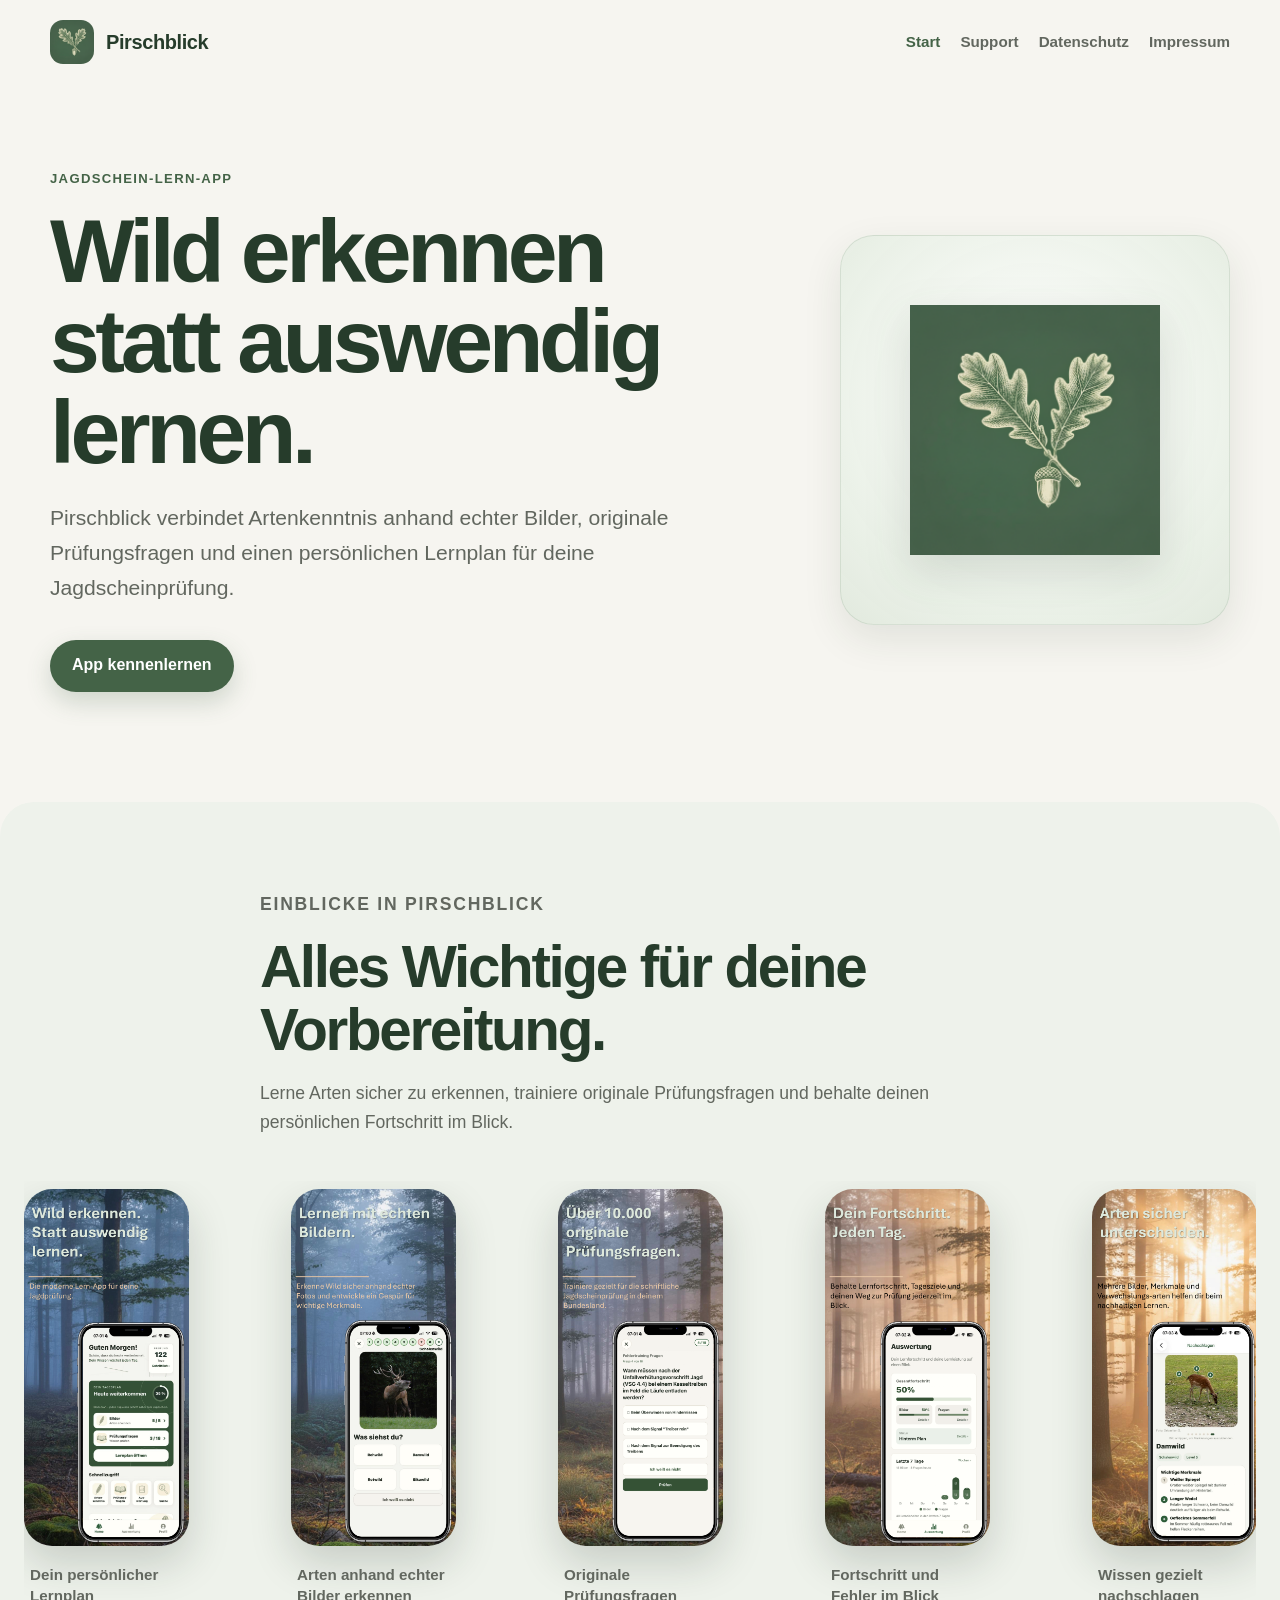
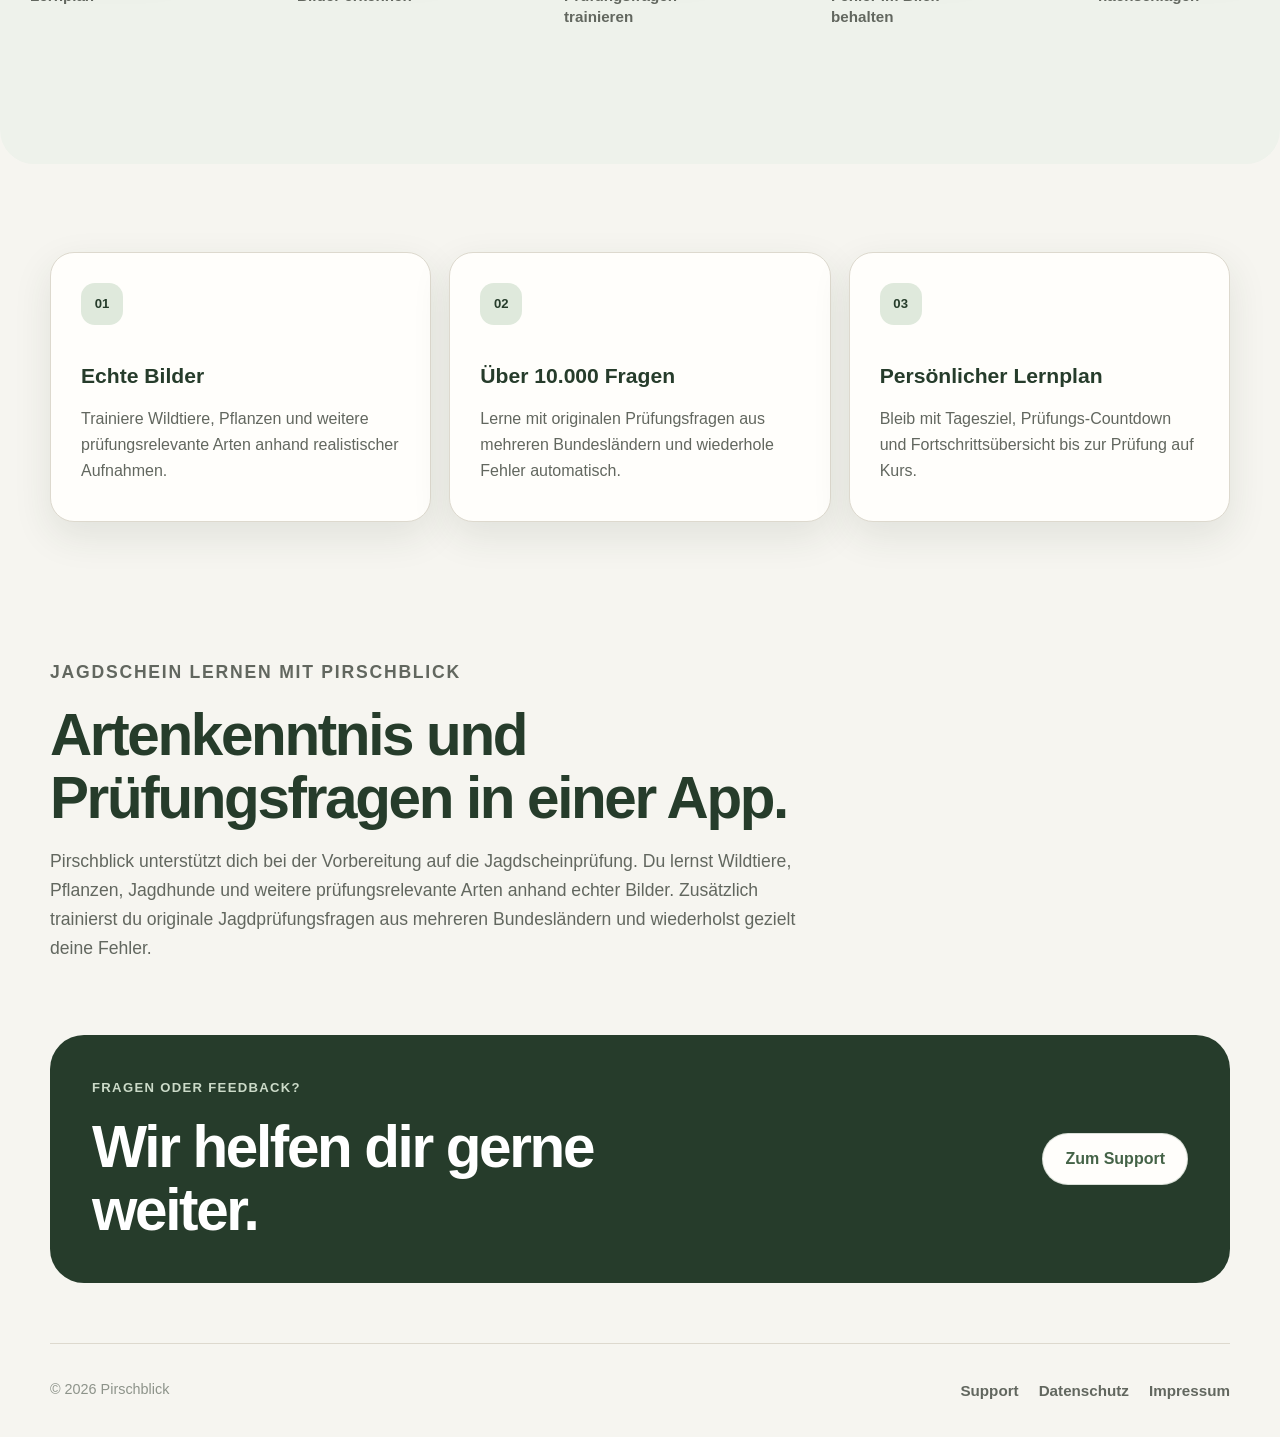
==== index.html @ 9337369e "Initial website" ====
<!doctype html>
<html lang="de">
<head>
  <meta charset="utf-8" />
  <meta name="viewport" content="width=device-width, initial-scale=1" />

  <title>Pirschblick – Jagdschein lernen mit Bildern und Prüfungsfragen</title>

    <meta
    name="description"
    content="Mit Pirschblick lernst du für die Jagdscheinprüfung: Artenkenntnis anhand echter Bilder, originale Prüfungsfragen und ein persönlicher Lernplan."
  />

  <meta name="robots" content="index, follow, max-image-preview:large" />
  <link rel="canonical" href="https://pirschblick.net/" />
  <link rel="icon" type="image/png" href="./assets/brand/favicon.png" />
  <link rel="apple-touch-icon" href="./assets/brand/favicon.png" />
  <link rel="manifest" href="./site.webmanifest" />

  <meta property="og:type" content="website" />
  <meta property="og:locale" content="de_DE" />
  <meta property="og:site_name" content="Pirschblick" />
  <meta property="og:title" content="Pirschblick – Jagdschein lernen mit Bildern und Prüfungsfragen" />
  <meta property="og:description" content="Mit Pirschblick lernst du für die Jagdscheinprüfung: Artenkenntnis anhand echter Bilder, originale Prüfungsfragen und ein persönlicher Lernplan." />
  <meta property="og:url" content="https://pirschblick.net/" />
  <meta property="og:image" content="https://pirschblick.net/assets/brand/favicon.png" />
  <meta property="og:image:alt" content="Pirschblick Logo" />

  <meta name="twitter:card" content="summary" />
  <meta name="twitter:title" content="Pirschblick – Jagdschein lernen mit Bildern und Prüfungsfragen" />
  <meta name="twitter:description" content="Mit Pirschblick lernst du für die Jagdscheinprüfung: Artenkenntnis anhand echter Bilder, originale Prüfungsfragen und ein persönlicher Lernplan." />
  <meta name="twitter:image" content="https://pirschblick.net/assets/brand/favicon.png" />

  <script type="application/ld+json">
{
  "@context": "https://schema.org",
  "@graph": [
    {
      "@type": "WebSite",
      "@id": "https://pirschblick.net/#website",
      "url": "https://pirschblick.net/",
      "name": "Pirschblick",
      "description": "Moderne Lern-App zur Vorbereitung auf die Jagdscheinprüfung.",
      "inLanguage": "de-DE"
    },
    {
      "@type": "SoftwareApplication",
      "@id": "https://pirschblick.net/#app",
      "name": "Pirschblick",
      "url": "https://pirschblick.net/",
      "description": "Pirschblick verbindet Artenkenntnis anhand echter Bilder, originale Prüfungsfragen und einen persönlichen Lernplan für die Jagdscheinprüfung.",
      "applicationCategory": "EducationalApplication",
      "operatingSystem": "iOS, Android",
      "inLanguage": "de-DE",
      "image": "https://pirschblick.net/assets/brand/favicon.png",
      "publisher": {
        "@type": "Organization",
        "name": "Pirschblick",
        "url": "https://pirschblick.net/",
        "email": "info@pirschblick.net"
      }
    },
    {
      "@type": "Organization",
      "@id": "https://pirschblick.net/#organization",
      "name": "Pirschblick",
      "url": "https://pirschblick.net/",
      "logo": "https://pirschblick.net/assets/brand/favicon.png",
      "email": "info@pirschblick.net"
    }
  ]
}
  </script>

  <link rel="stylesheet" href="./assets/styles.css" />
</head>
<body>

  <header class="site-header">
    <a class="brand" href="./index.html" aria-label="Pirschblick Startseite">
      <img
        src="./assets/brand/pirschblick-logo.png"
        alt=""
        width="44"
        height="44"
      />
      <span>Pirschblick</span>
    </a>

    <nav class="site-nav" aria-label="Hauptnavigation">
      <a href="./index.html" aria-current="page">Start</a> <a href="./support.html">Support</a> <a href="./datenschutz.html">Datenschutz</a> <a href="./impressum.html">Impressum</a>
    </nav>
  </header>

  <main>
    <section class="hero">
      <div class="hero-content">
        <p class="eyebrow">Jagdschein-Lern-App</p>

        <h1>Wild erkennen statt auswendig lernen.</h1>

        <p class="hero-copy">
          Pirschblick verbindet Artenkenntnis anhand echter Bilder,
          originale Prüfungsfragen und einen persönlichen Lernplan
          für deine Jagdscheinprüfung.
        </p>

        <a class="primary-link" href="#app-einblicke">
          App kennenlernen
        </a>
      </div>

      <div class="hero-mark" aria-hidden="true">
        <img
          src="./assets/brand/pirschblick-logo.png"
          alt=""
          width="240"
          height="240"
        />
      </div>
    </section>

    <section class="section app-showcase" id="app-einblicke">
      <div class="section-heading">
        <p class="eyebrow">Einblicke in Pirschblick</p>
        <h2>Alles Wichtige für deine Vorbereitung.</h2>

        <p>
          Lerne Arten sicher zu erkennen, trainiere originale Prüfungsfragen
          und behalte deinen persönlichen Fortschritt im Blick.
        </p>
      </div>

      <div class="screenshot-gallery" aria-label="Einblicke in die Pirschblick App">
        <figure class="screenshot-card">
          <img
            src="./assets/app-screens/01-homescreen.jpg"
            alt="Pirschblick Homescreen mit persönlichem Tageslernplan"
            loading="lazy"
          />
          <figcaption>Dein persönlicher Lernplan</figcaption>
        </figure>

        <figure class="screenshot-card">
          <img
            src="./assets/app-screens/02-artenkenntnis.jpg"
            alt="Artenkenntnis-Training in Pirschblick"
            loading="lazy"
          />
          <figcaption>Arten anhand echter Bilder erkennen</figcaption>
        </figure>

        <figure class="screenshot-card">
          <img
            src="./assets/app-screens/03-pruefungsfragen.jpg"
            alt="Training mit originalen Prüfungsfragen"
            loading="lazy"
          />
          <figcaption>Originale Prüfungsfragen trainieren</figcaption>
        </figure>

        <figure class="screenshot-card">
          <img
            src="./assets/app-screens/04-auswertung.jpg"
            alt="Auswertung und Lernfortschritt in Pirschblick"
            loading="lazy"
          />
          <figcaption>Fortschritt und Fehler im Blick behalten</figcaption>
        </figure>

        <figure class="screenshot-card">
          <img
            src="./assets/app-screens/05-wissensdatenbank.jpg"
            alt="Wissensdatenbank mit Detailinformationen zu Arten"
            loading="lazy"
          />
          <figcaption>Wissen gezielt nachschlagen</figcaption>
        </figure>

        <figure class="screenshot-card">
          <img
            src="./assets/app-screens/06-suche.jpg"
            alt="Suche nach Arten und Lerninhalten in Pirschblick"
            loading="lazy"
          />
          <figcaption>Arten schnell und einfach finden</figcaption>
        </figure>
      </div>
    </section>

    <section class="section">
      <div class="feature-grid">
        <article class="feature-card">
          <span class="feature-number">01</span>
          <h2>Echte Bilder</h2>

          <p>
            Trainiere Wildtiere, Pflanzen und weitere prüfungsrelevante Arten
            anhand realistischer Aufnahmen.
          </p>
        </article>

        <article class="feature-card">
          <span class="feature-number">02</span>
          <h2>Über 10.000 Fragen</h2>

          <p>
            Lerne mit originalen Prüfungsfragen aus mehreren Bundesländern
            und wiederhole Fehler automatisch.
          </p>
        </article>

        <article class="feature-card">
          <span class="feature-number">03</span>
          <h2>Persönlicher Lernplan</h2>

          <p>
            Bleib mit Tagesziel, Prüfungs-Countdown und Fortschrittsübersicht
            bis zur Prüfung auf Kurs.
          </p>
        </article>
      </div>
    </section>

    <section class="section seo-intro">
      <div class="section-heading">
        <p class="eyebrow">Jagdschein lernen mit Pirschblick</p>

        <h2>
          Artenkenntnis und Prüfungsfragen in einer App.
        </h2>

        <p>
          Pirschblick unterstützt dich bei der Vorbereitung auf die
          Jagdscheinprüfung. Du lernst Wildtiere, Pflanzen, Jagdhunde
          und weitere prüfungsrelevante Arten anhand echter Bilder.
          Zusätzlich trainierst du originale Jagdprüfungsfragen aus
          mehreren Bundesländern und wiederholst gezielt deine Fehler.
        </p>
      </div>
    </section>


    <section class="section support-teaser">
      <div>
        <p class="eyebrow">Fragen oder Feedback?</p>
        <h2>Wir helfen dir gerne weiter.</h2>
      </div>

      <a class="secondary-link" href="./support.html">
        Zum Support
      </a>
    </section>
  </main>


  <footer class="site-footer">
    <span>© 2026 Pirschblick</span>

    <nav aria-label="Rechtliche Links">
      <a href="./support.html">Support</a>
      <a href="./datenschutz.html">Datenschutz</a>
      <a href="./impressum.html">Impressum</a>
    </nav>
  </footer>
</body>
</html>
---- assets/styles.css ----
:root {
  --background: #f6f5f0;
  --background-alt: #eef2eb;
  --surface: #fffefb;
  --primary: #446347;
  --primary-dark: #263c2b;
  --primary-soft: #dfe9dc;
  --sage: #e9efe6;
  --border: #ddd9ce;
  --border-soft: #e9e5dc;
  --text-primary: #202b22;
  --text-secondary: #62675f;
  --text-muted: #8d938a;
  --shadow-card: 0 14px 38px rgba(38, 60, 43, 0.1);
  --shadow-image: 0 18px 42px rgba(29, 45, 33, 0.18);
  --radius-card: 24px;
  --radius-large: 34px;
  --radius-pill: 999px;
  --page-padding: 24px;
  --content-width: 1180px;
}

* {
  box-sizing: border-box;
}

html {
  color-scheme: light;
  scroll-behavior: smooth;
}

body {
  margin: 0;
  min-height: 100vh;
  background: var(--background);
  color: var(--text-primary);
  font-family:
    -apple-system,
    BlinkMacSystemFont,
    "Segoe UI",
    sans-serif;
  line-height: 1.65;
}

img {
  display: block;
  max-width: 100%;
}

a {
  color: inherit;
}

h1,
h2,
h3,
p,
figure {
  margin-top: 0;
}

.site-header,
.site-footer,
.hero,
.section,
.content-page {
  width: min(100% - 2 * var(--page-padding), var(--content-width));
  margin-inline: auto;
}

.site-header {
  display: flex;
  align-items: center;
  justify-content: space-between;
  gap: 32px;
  padding-block: 20px;
}

.brand {
  display: inline-flex;
  align-items: center;
  gap: 12px;
  color: var(--primary-dark);
  font-size: 1.25rem;
  font-weight: 800;
  letter-spacing: -0.02em;
  text-decoration: none;
}

.brand img {
  width: 44px;
  height: 44px;
  border-radius: 13px;
}

.site-nav,
.site-footer nav {
  display: flex;
  flex-wrap: wrap;
  gap: 20px;
}

.site-nav a,
.site-footer a {
  color: var(--text-secondary);
  font-size: 0.95rem;
  font-weight: 600;
  text-decoration: none;
}

.site-nav a:hover,
.site-nav a[aria-current="page"],
.site-footer a:hover,
.text-link:hover {
  color: var(--primary);
}

.hero {
  display: grid;
  grid-template-columns: minmax(0, 1fr) minmax(240px, 390px);
  align-items: center;
  gap: 72px;
  min-height: 680px;
  padding-block: 84px 110px;
}

.hero-content {
  min-width: 0;
}

.hero-mark {
  display: grid;
  min-height: 390px;
  place-items: center;
  border: 1px solid rgba(68, 99, 71, 0.12);
  border-radius: var(--radius-large);
  background:
    radial-gradient(
      circle at 50% 42%,
      rgba(255, 255, 255, 0.95),
      rgba(223, 233, 220, 0.9)
    );
  box-shadow: var(--shadow-card);
}

.hero-mark img {
  width: min(70%, 250px);
  height: auto;
  filter: drop-shadow(0 16px 22px rgba(38, 60, 43, 0.15));
}

.eyebrow {
  margin-bottom: 16px;
  color: var(--primary);
  font-size: 0.82rem;
  font-weight: 800;
  letter-spacing: 0.1em;
  text-transform: uppercase;
}

h1 {
  max-width: 820px;
  margin-bottom: 24px;
  color: var(--primary-dark);
  font-size: clamp(2.7rem, 7vw, 5.6rem);
  line-height: 1.01;
  letter-spacing: -0.05em;
}

.hero-copy {
  max-width: 720px;
  margin-bottom: 34px;
  color: var(--text-secondary);
  font-size: clamp(1.08rem, 2vw, 1.32rem);
}

.primary-link,
.secondary-link {
  display: inline-flex;
  align-items: center;
  justify-content: center;
  min-height: 52px;
  padding: 12px 22px;
  border-radius: var(--radius-pill);
  font-weight: 750;
  text-decoration: none;
  transition:
    transform 160ms ease,
    box-shadow 160ms ease,
    background 160ms ease;
}

.primary-link {
  background: var(--primary);
  color: white;
  box-shadow: 0 10px 24px rgba(68, 99, 71, 0.22);
}

.primary-link:hover,
.secondary-link:hover {
  transform: translateY(-2px);
}

.primary-link:hover {
  background: var(--primary-dark);
}

.secondary-link {
  border: 1px solid rgba(68, 99, 71, 0.2);
  background: var(--surface);
  color: var(--primary);
}

.section {
  padding-block: 88px;
}

.section-heading {
  max-width: 760px;
  margin-bottom: 44px;
}

.section-heading h2,
.support-teaser h2 {
  margin-bottom: 18px;
  color: var(--primary-dark);
  font-size: clamp(2rem, 5vw, 3.65rem);
  line-height: 1.08;
  letter-spacing: -0.04em;
}

.section-heading p {
  color: var(--text-secondary);
  font-size: 1.1rem;
}

.app-showcase {
  width: min(100%, 1440px);
  padding-inline: var(--page-padding);
  border-radius: var(--radius-large);
  background: var(--background-alt);
}

.app-showcase .section-heading {
  width: min(100%, var(--content-width));
  margin-inline: auto;
  margin-bottom: 44px;
}

.screenshot-gallery {
  display: grid;
  grid-auto-columns: minmax(245px, 310px);
  grid-auto-flow: column;
  gap: 22px;
  overflow-x: auto;
  padding: 8px max(0px, calc((100% - var(--content-width)) / 2)) 32px;
  scroll-snap-type: x mandatory;
  scrollbar-width: thin;
  scrollbar-color: var(--primary-soft) transparent;
}

.screenshot-card {
  scroll-snap-align: start;
}

.screenshot-card img {
  width: 100%;
  aspect-ratio: 1284 / 2778;
  border-radius: 28px;
  box-shadow: var(--shadow-image);
  object-fit: cover;
}

.screenshot-card figcaption {
  padding: 18px 6px 0;
  color: var(--text-secondary);
  font-size: 0.95rem;
  font-weight: 650;
  line-height: 1.4;
}

.feature-grid {
  display: grid;
  grid-template-columns: repeat(3, minmax(0, 1fr));
  gap: 18px;
}

.feature-card {
  min-height: 270px;
  padding: 30px;
  border: 1px solid var(--border);
  border-radius: var(--radius-card);
  background: var(--surface);
  box-shadow: var(--shadow-card);
}

.feature-number {
  display: inline-flex;
  align-items: center;
  justify-content: center;
  width: 42px;
  height: 42px;
  margin-bottom: 34px;
  border-radius: 14px;
  background: var(--primary-soft);
  color: var(--primary-dark);
  font-size: 0.82rem;
  font-weight: 800;
}

.feature-card h2 {
  margin-bottom: 12px;
  color: var(--primary-dark);
  font-size: 1.32rem;
}

.feature-card p {
  margin-bottom: 0;
  color: var(--text-secondary);
}

.support-teaser {
  display: flex;
  align-items: center;
  justify-content: space-between;
  gap: 42px;
  margin-bottom: 60px;
  padding: 42px;
  border-radius: var(--radius-large);
  background: var(--primary-dark);
  color: white;
}

.support-teaser .eyebrow {
  color: #cbdac8;
}

.support-teaser h2 {
  max-width: 620px;
  margin-bottom: 0;
  color: white;
}

.content-page {
  max-width: 860px;
  padding-block: 72px 110px;
}

.content-page > h1 {
  font-size: clamp(2.7rem, 6vw, 4.8rem);
}

.legal-card {
  margin-top: 42px;
  padding: clamp(24px, 5vw, 50px);
  border: 1px solid var(--border);
  border-radius: var(--radius-card);
  background: var(--surface);
  box-shadow: var(--shadow-card);
}

.legal-card h2 {
  margin: 46px 0 14px;
  color: var(--primary-dark);
  font-size: 1.35rem;
  line-height: 1.3;
}

.legal-card h2:first-child {
  margin-top: 0;
}

.legal-card p,
.legal-card li {
  color: var(--text-secondary);
  font-size: 1rem;
}

.legal-card p {
  white-space: pre-line;
}

.legal-card ul {
  margin: 0 0 24px;
  padding-left: 23px;
}

.legal-card li + li {
  margin-top: 7px;
}

.support-card {
  max-width: 720px;
}

.text-link {
  color: var(--primary);
  font-weight: 750;
  overflow-wrap: anywhere;
}

.site-footer {
  display: flex;
  justify-content: space-between;
  gap: 28px;
  padding-block: 34px;
  border-top: 1px solid var(--border);
  color: var(--text-muted);
  font-size: 0.9rem;
}

@media (max-width: 880px) {
  .hero {
    grid-template-columns: 1fr;
    gap: 44px;
    min-height: auto;
    padding-block: 64px 88px;
  }

  .hero-mark {
    min-height: 300px;
  }

  .feature-grid {
    grid-template-columns: 1fr;
  }

  .feature-card {
    min-height: auto;
  }
}

@media (max-width: 700px) {
  :root {
    --page-padding: 18px;
  }

  .site-header,
  .site-footer {
    align-items: flex-start;
    flex-direction: column;
  }

  .site-nav {
    gap: 14px 18px;
  }

  .hero {
    padding-block: 46px 70px;
  }

  .hero-mark {
    min-height: 250px;
  }

  .hero-mark img {
    width: 165px;
  }

  .section {
    padding-block: 66px;
  }

  .app-showcase {
    border-radius: 0;
  }

  .screenshot-gallery {
    grid-auto-columns: minmax(230px, 78vw);
  }

  .support-teaser {
    align-items: flex-start;
    flex-direction: column;
    margin-bottom: 40px;
    padding: 30px 24px;
  }

  .content-page {
    padding-block: 48px 80px;
  }

  .legal-card {
    margin-top: 30px;
  }
}


.seo-intro {
  padding-top: 48px;
  padding-bottom: 72px;
}

.seo-intro .section-heading {
  margin-bottom: 0;
}

.seo-intro .section-heading p:last-child {
  max-width: 780px;
  margin-bottom: 0;
}
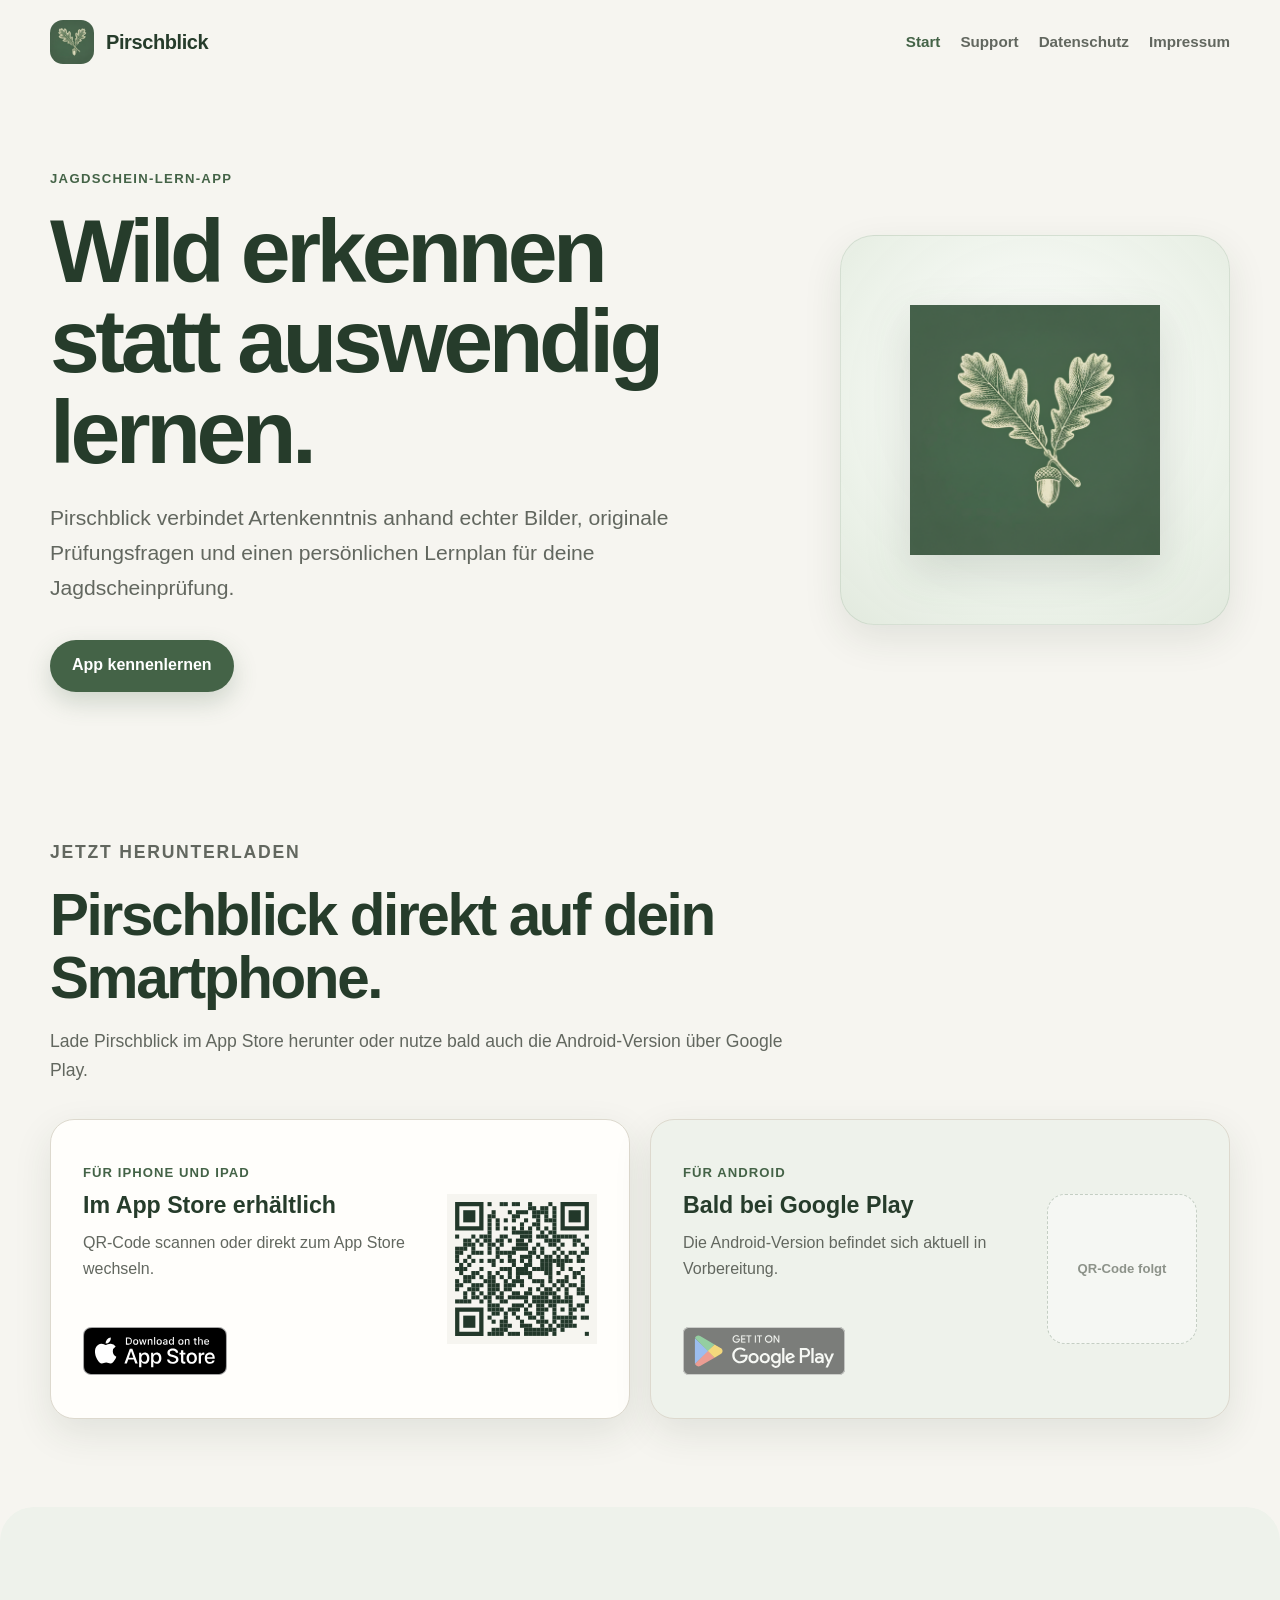
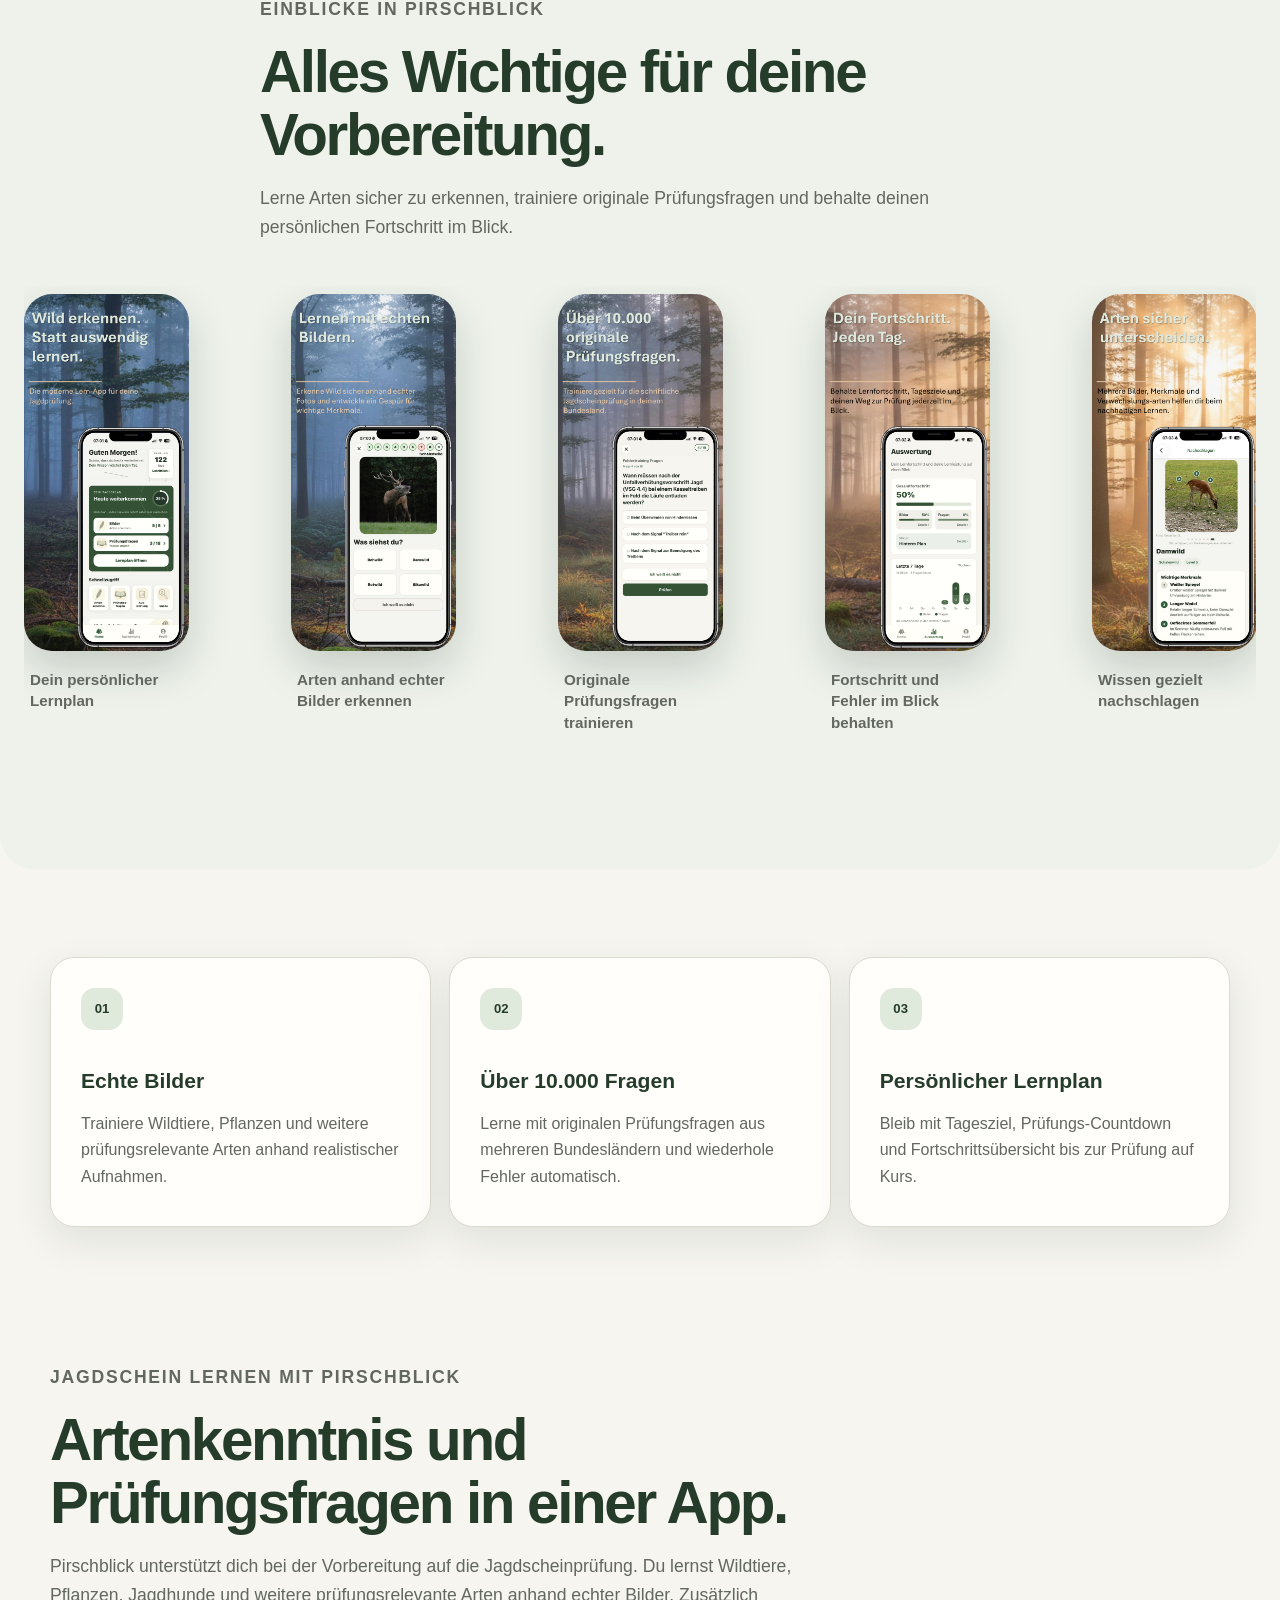
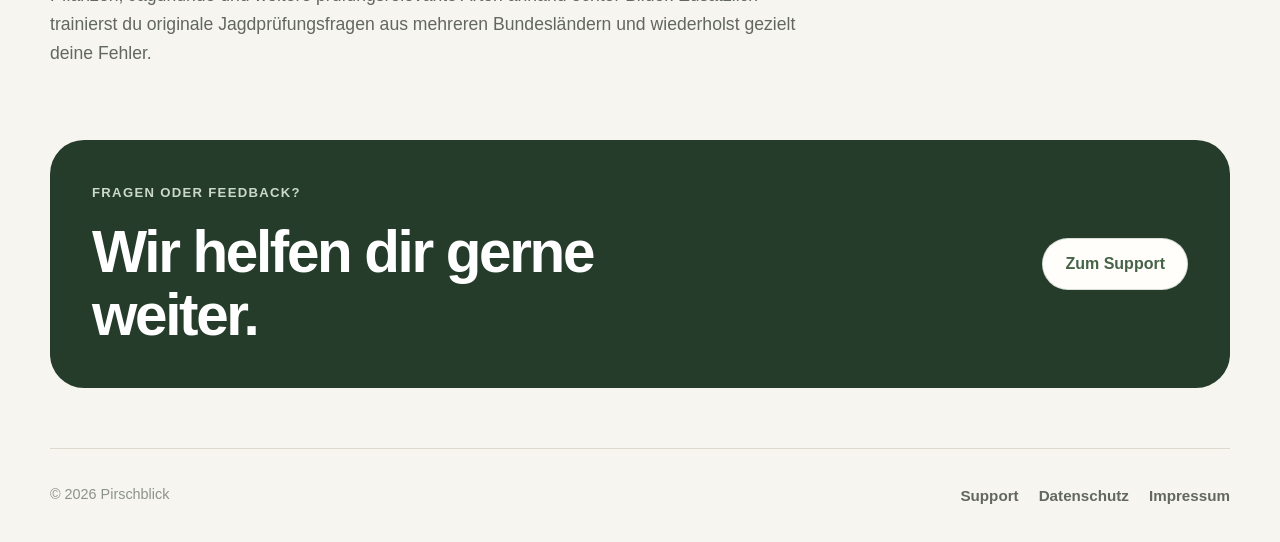
==== commit c019db61: "Add App Store and Google Play download section" ====
--- a/index.html
+++ b/index.html
@@ -120,6 +120,69 @@
       </div>
     </section>
 
+
+    <section class="section download-section" aria-labelledby="download-title">
+      <div class="section-heading download-heading">
+        <p class="eyebrow">Jetzt herunterladen</p>
+        <h2 id="download-title">Pirschblick direkt auf dein Smartphone.</h2>
+        <p>
+          Lade Pirschblick im App Store herunter oder nutze bald auch die
+          Android-Version über Google Play.
+        </p>
+      </div>
+
+      <div class="store-grid">
+        <article class="store-card">
+          <div class="store-card-copy">
+            <p class="store-platform">Für iPhone und iPad</p>
+            <h3>Im App Store erhältlich</h3>
+            <p>QR-Code scannen oder direkt zum App Store wechseln.</p>
+          </div>
+
+          <img
+            class="store-qr"
+            src="./assets/stores/app-store-qr.svg"
+            alt="QR-Code zum Pirschblick App-Store-Eintrag"
+            loading="lazy"
+          />
+
+          <a
+            class="store-badge-link"
+            href="https://apps.apple.com/de/app/pirschblick/id6779660800"
+            target="_blank"
+            rel="noopener noreferrer"
+            aria-label="Pirschblick im Apple App Store öffnen"
+          >
+            <img
+              class="store-badge"
+              src="./assets/stores/app-store-badge.svg"
+              alt="Laden im App Store"
+            />
+          </a>
+        </article>
+
+        <article class="store-card store-card-coming">
+          <div class="store-card-copy">
+            <p class="store-platform">Für Android</p>
+            <h3>Bald bei Google Play</h3>
+            <p>Die Android-Version befindet sich aktuell in Vorbereitung.</p>
+          </div>
+
+          <div class="store-qr-placeholder" aria-hidden="true">
+            <span>QR-Code folgt</span>
+          </div>
+
+          <div class="store-badge-disabled" aria-label="Google Play folgt in Kürze">
+            <img
+              class="store-badge"
+              src="./assets/stores/google-play-badge.svg"
+              alt="Google Play"
+            />
+          </div>
+        </article>
+      </div>
+    </section>
+
     <section class="section app-showcase" id="app-einblicke">
       <div class="section-heading">
         <p class="eyebrow">Einblicke in Pirschblick</p>
--- a/assets/styles.css
+++ b/assets/styles.css
@@ -499,3 +499,149 @@
   max-width: 780px;
   margin-bottom: 0;
 }
+
+
+.download-section {
+  padding-top: 36px;
+}
+
+.download-heading {
+  margin-bottom: 34px;
+}
+
+.store-grid {
+  display: grid;
+  grid-template-columns: repeat(2, minmax(0, 1fr));
+  gap: 20px;
+}
+
+.store-card {
+  display: grid;
+  grid-template-columns: minmax(0, 1fr) 150px;
+  grid-template-areas:
+    "copy qr"
+    "badge qr";
+  align-items: center;
+  gap: 24px 32px;
+  min-height: 300px;
+  padding: 32px;
+  border: 1px solid var(--border);
+  border-radius: var(--radius-card);
+  background: var(--surface);
+  box-shadow: var(--shadow-card);
+}
+
+.store-card-copy {
+  grid-area: copy;
+}
+
+.store-platform {
+  margin-bottom: 8px;
+  color: var(--primary);
+  font-size: 0.82rem;
+  font-weight: 800;
+  letter-spacing: 0.08em;
+  text-transform: uppercase;
+}
+
+.store-card h3 {
+  margin-bottom: 10px;
+  color: var(--primary-dark);
+  font-size: 1.45rem;
+  line-height: 1.2;
+}
+
+.store-card-copy p:last-child {
+  margin-bottom: 0;
+  color: var(--text-secondary);
+}
+
+.store-qr {
+  grid-area: qr;
+  width: 150px;
+  height: 150px;
+}
+
+.store-badge-link,
+.store-badge-disabled {
+  grid-area: badge;
+  display: inline-flex;
+  width: fit-content;
+}
+
+.store-badge-link {
+  transition:
+    transform 160ms ease,
+    opacity 160ms ease;
+}
+
+.store-badge-link:hover {
+  transform: translateY(-2px);
+}
+
+.store-badge {
+  width: auto;
+  height: 48px;
+}
+
+.store-card-coming {
+  background: var(--background-alt);
+}
+
+.store-qr-placeholder {
+  grid-area: qr;
+  display: grid;
+  width: 150px;
+  height: 150px;
+  place-items: center;
+  border: 1px dashed rgba(68, 99, 71, 0.28);
+  border-radius: 18px;
+  background: rgba(255, 255, 255, 0.42);
+  color: var(--text-muted);
+  font-size: 0.82rem;
+  font-weight: 700;
+  text-align: center;
+}
+
+.store-badge-disabled {
+  opacity: 0.48;
+}
+
+@media (max-width: 780px) {
+  .store-grid {
+    grid-template-columns: 1fr;
+  }
+
+  .store-card {
+    grid-template-columns: minmax(0, 1fr) 128px;
+    gap: 20px 24px;
+    padding: 26px;
+  }
+
+  .store-qr,
+  .store-qr-placeholder {
+    width: 128px;
+    height: 128px;
+  }
+}
+
+@media (max-width: 520px) {
+  .store-card {
+    grid-template-columns: 1fr;
+    grid-template-areas:
+      "copy"
+      "qr"
+      "badge";
+    justify-items: start;
+  }
+
+  .store-qr,
+  .store-qr-placeholder {
+    width: 144px;
+    height: 144px;
+  }
+
+  .store-badge {
+    height: 46px;
+  }
+}
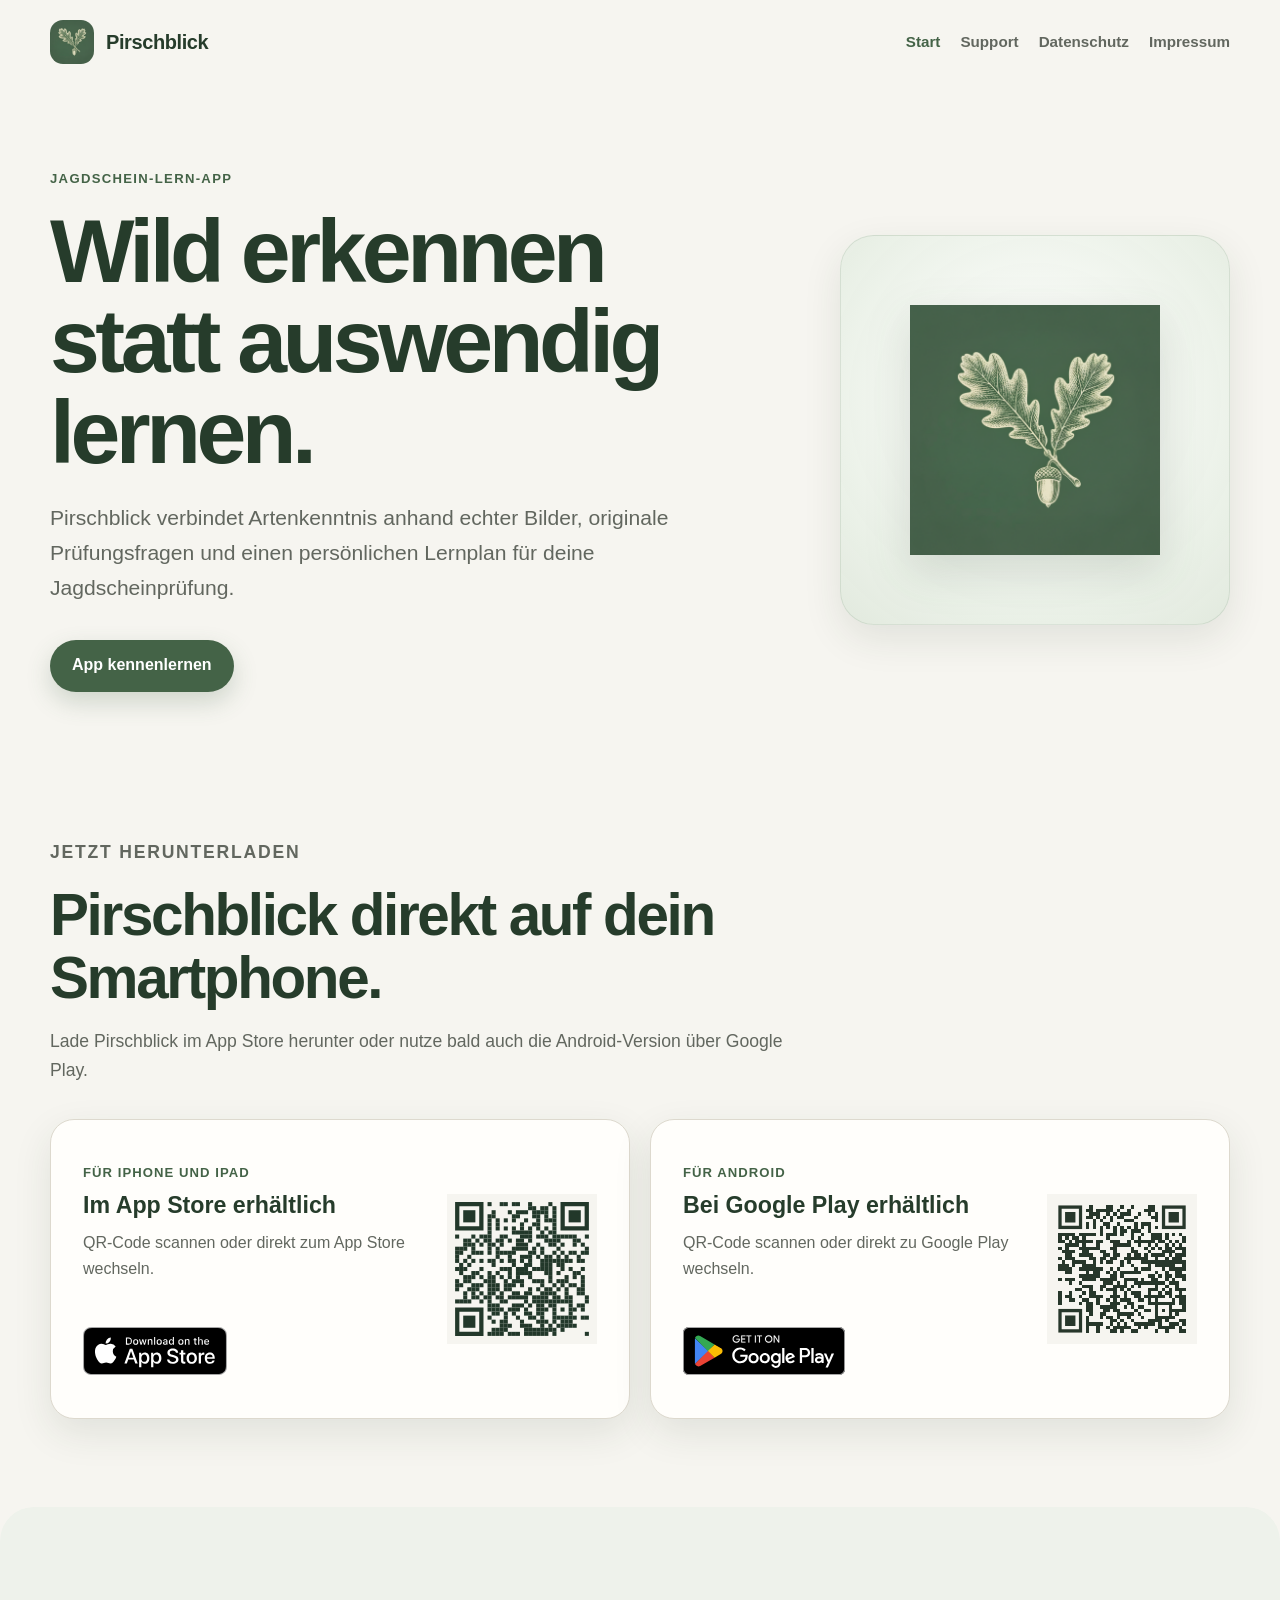
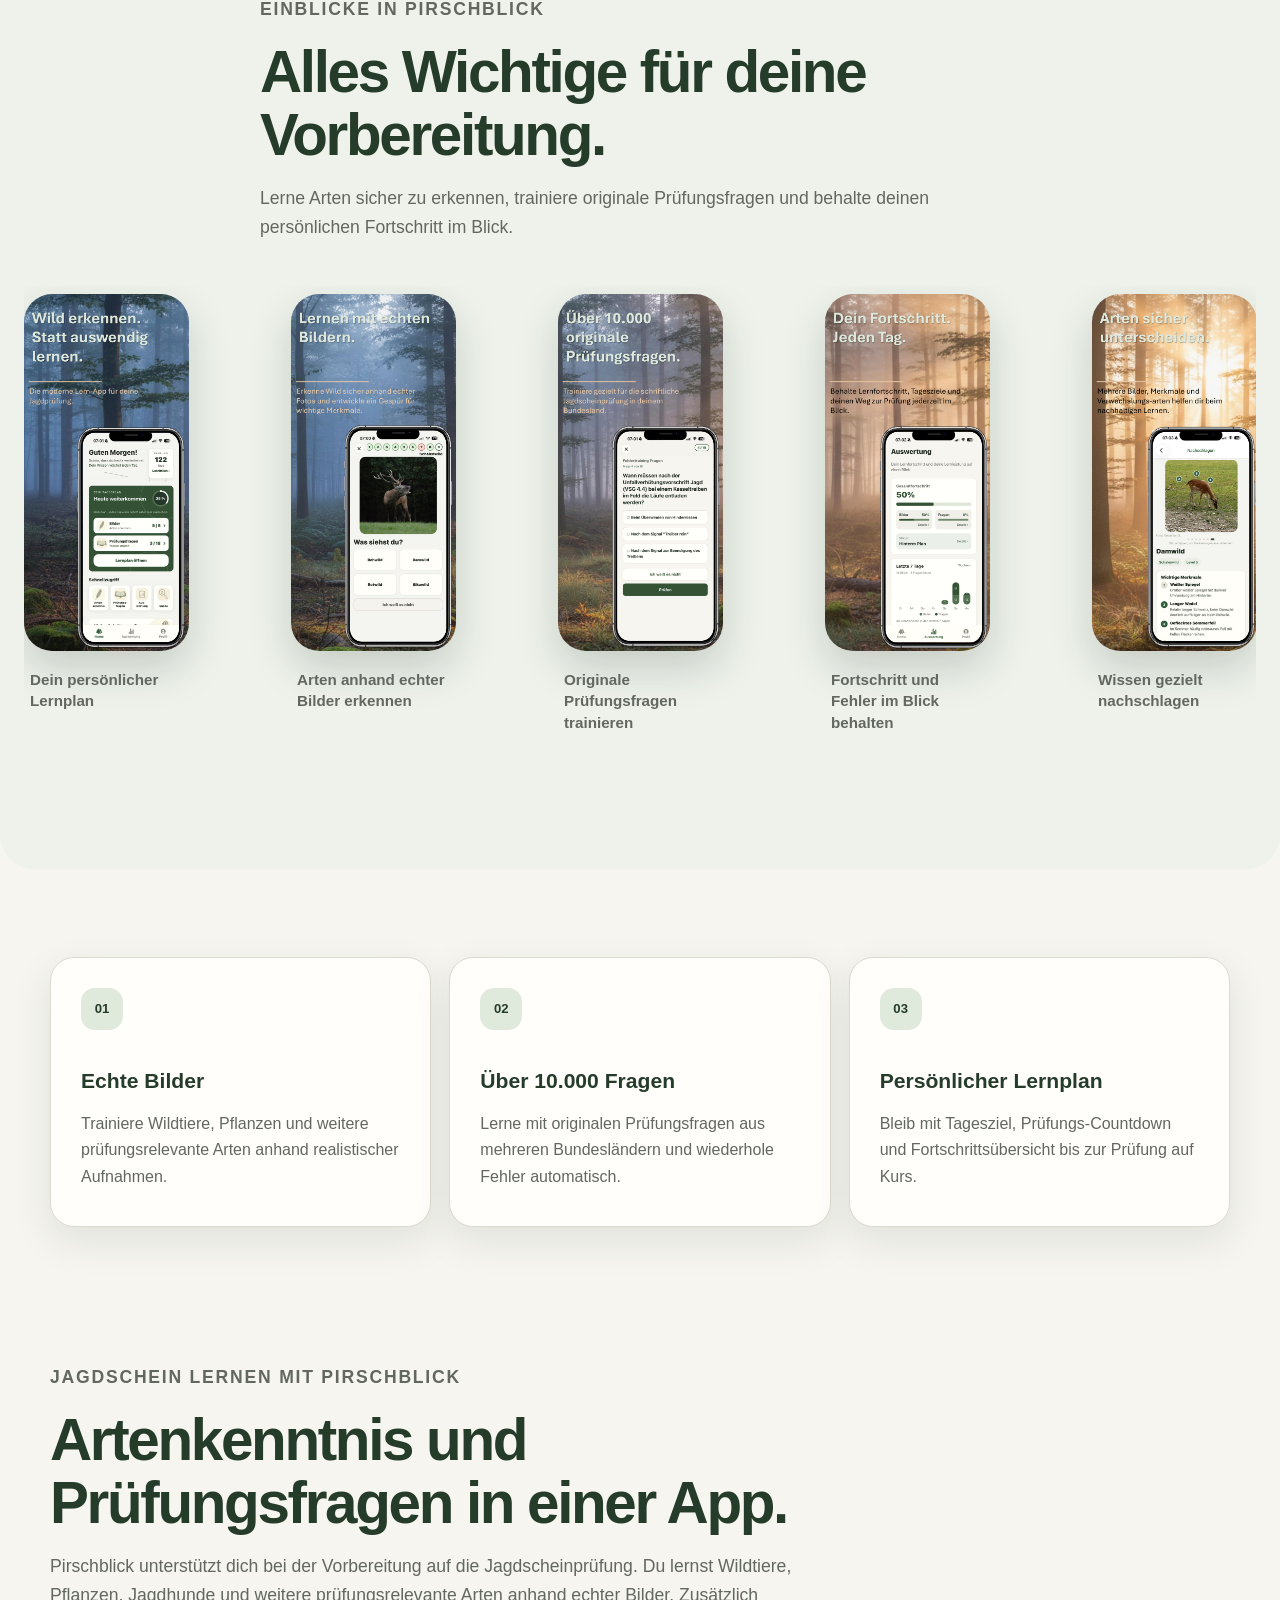
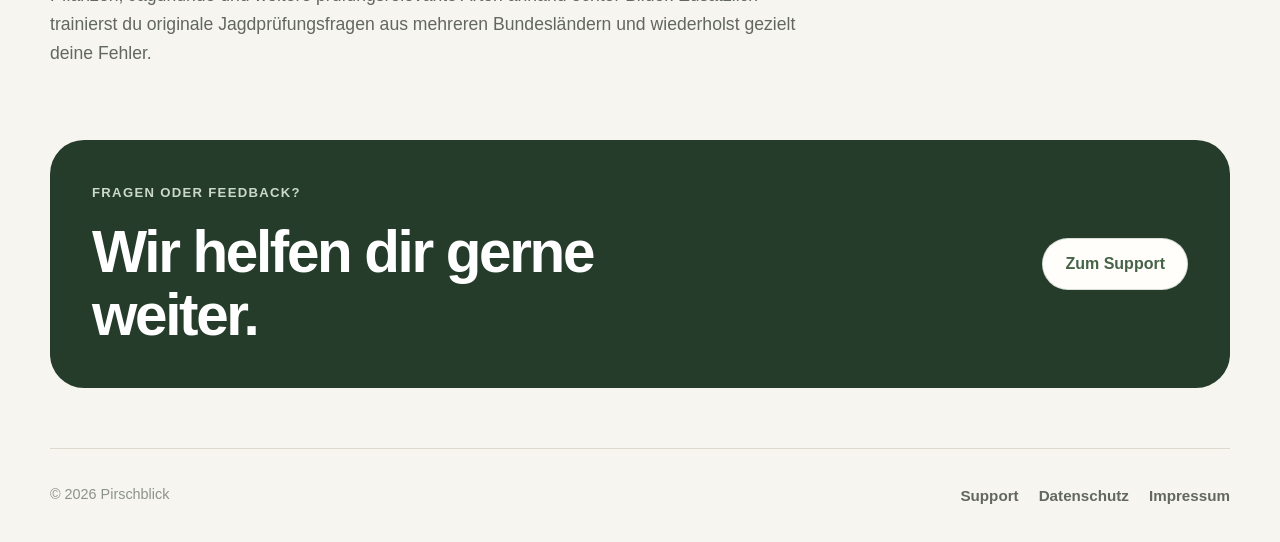
==== commit e86f79fe: "Add Google Play download link and QR code" ====
--- a/index.html
+++ b/index.html
@@ -72,7 +72,7 @@
 }
   </script>
 
-  <link rel="stylesheet" href="./assets/styles.css" />
+  <link rel="stylesheet" href="./assets/styles.css?v=20260913-1" />
 </head>
 <body>
 
@@ -161,24 +161,33 @@
           </a>
         </article>
 
-        <article class="store-card store-card-coming">
+        <article class="store-card">
           <div class="store-card-copy">
             <p class="store-platform">Für Android</p>
-            <h3>Bald bei Google Play</h3>
-            <p>Die Android-Version befindet sich aktuell in Vorbereitung.</p>
+            <h3>Bei Google Play erhältlich</h3>
+            <p>QR-Code scannen oder direkt zu Google Play wechseln.</p>
           </div>
 
-          <div class="store-qr-placeholder" aria-hidden="true">
-            <span>QR-Code folgt</span>
-          </div>
-
-          <div class="store-badge-disabled" aria-label="Google Play folgt in Kürze">
+          <img
+            class="store-qr"
+            src="./assets/stores/google-play-qr.svg"
+            alt="QR-Code zum Pirschblick Google-Play-Eintrag"
+            loading="lazy"
+          />
+
+          <a
+            class="store-badge-link"
+            href="https://play.google.com/store/apps/details?id=net.pirschblick.app"
+            target="_blank"
+            rel="noopener noreferrer"
+            aria-label="Pirschblick bei Google Play öffnen"
+          >
             <img
               class="store-badge"
               src="./assets/stores/google-play-badge.svg"
-              alt="Google Play"
+              alt="Jetzt bei Google Play"
             />
-          </div>
+          </a>
         </article>
       </div>
     </section>
--- a/assets/styles.css
+++ b/assets/styles.css
@@ -645,3 +645,114 @@
     height: 46px;
   }
 }
+
+
+/* Invite landing page */
+
+.invite-page {
+  min-height: 100vh;
+  background: var(--background);
+}
+
+.invite-main {
+  display: grid;
+  min-height: calc(100vh - 86px);
+  place-items: center;
+  padding: 48px 24px 80px;
+}
+
+.invite-card {
+  width: min(100%, 600px);
+  padding: 48px;
+  border: 1px solid var(--border);
+  border-radius: var(--radius-card);
+  background: var(--surface);
+  box-shadow: var(--shadow-card);
+  text-align: center;
+}
+
+.invite-logo {
+  display: block;
+  margin: 0 auto 24px;
+  border-radius: 22px;
+}
+
+.invite-card h1 {
+  margin-bottom: 16px;
+  color: var(--primary-dark);
+}
+
+.invite-intro {
+  max-width: 460px;
+  margin: 0 auto 30px;
+  color: var(--text-secondary);
+}
+
+.invite-primary-button {
+  display: inline-flex;
+  min-height: 52px;
+  align-items: center;
+  justify-content: center;
+  padding: 0 24px;
+  border-radius: 14px;
+  background: var(--primary);
+  color: #fff;
+  font-weight: 700;
+  text-decoration: none;
+  transition:
+    transform 160ms ease,
+    opacity 160ms ease;
+}
+
+.invite-primary-button:hover {
+  transform: translateY(-2px);
+}
+
+.invite-divider {
+  height: 1px;
+  margin: 36px 0;
+  background: var(--border);
+}
+
+.invite-download h2 {
+  margin-bottom: 10px;
+  color: var(--primary-dark);
+  font-size: 1.25rem;
+}
+
+.invite-download > p {
+  max-width: 430px;
+  margin: 0 auto 22px;
+  color: var(--text-secondary);
+}
+
+.invite-download .store-badge-link {
+  margin: 0 auto;
+}
+
+.invite-android-note {
+  margin-top: 20px !important;
+  margin-bottom: 0 !important;
+  color: var(--text-muted) !important;
+  font-size: 0.9rem;
+}
+
+@media (max-width: 600px) {
+  .invite-main {
+    align-items: start;
+    padding: 28px 16px 56px;
+  }
+
+  .invite-card {
+    padding: 34px 22px;
+  }
+
+  .invite-logo {
+    width: 72px;
+    height: 72px;
+  }
+
+  .invite-primary-button {
+    width: 100%;
+  }
+}
